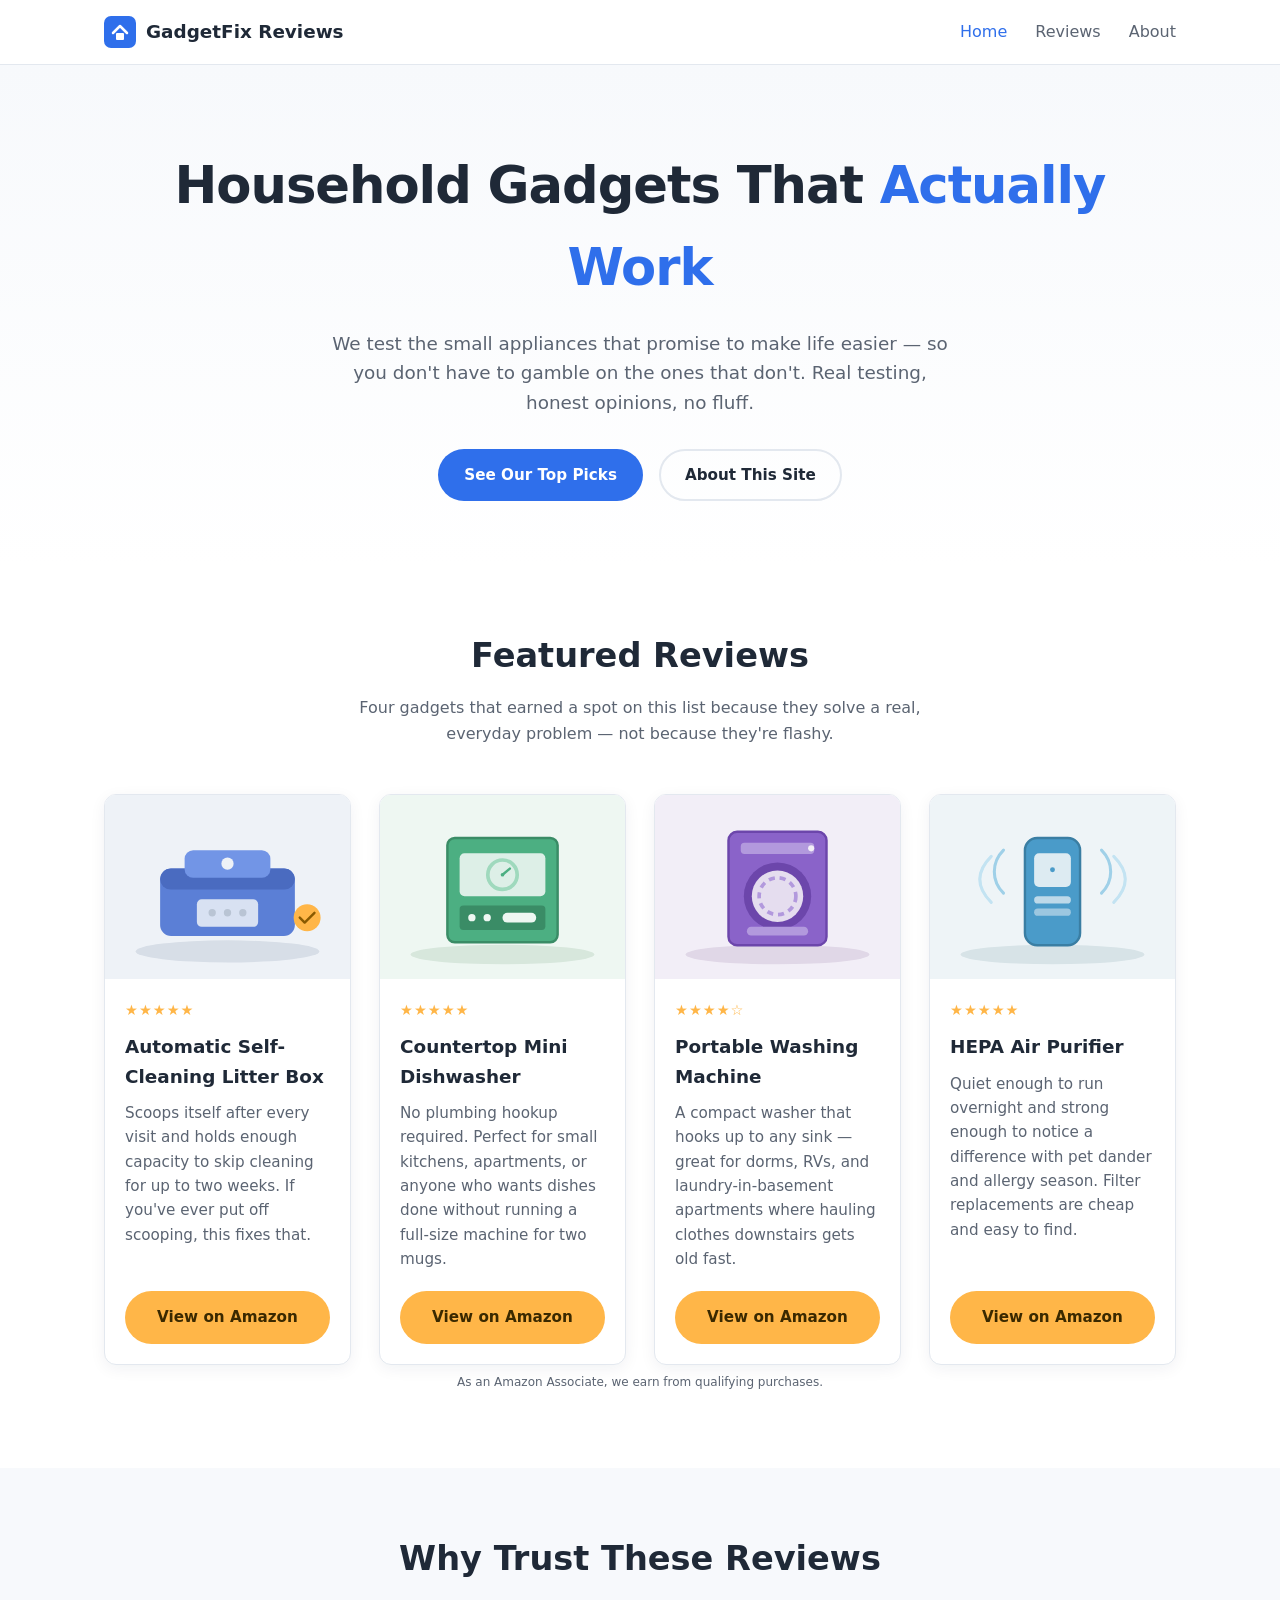
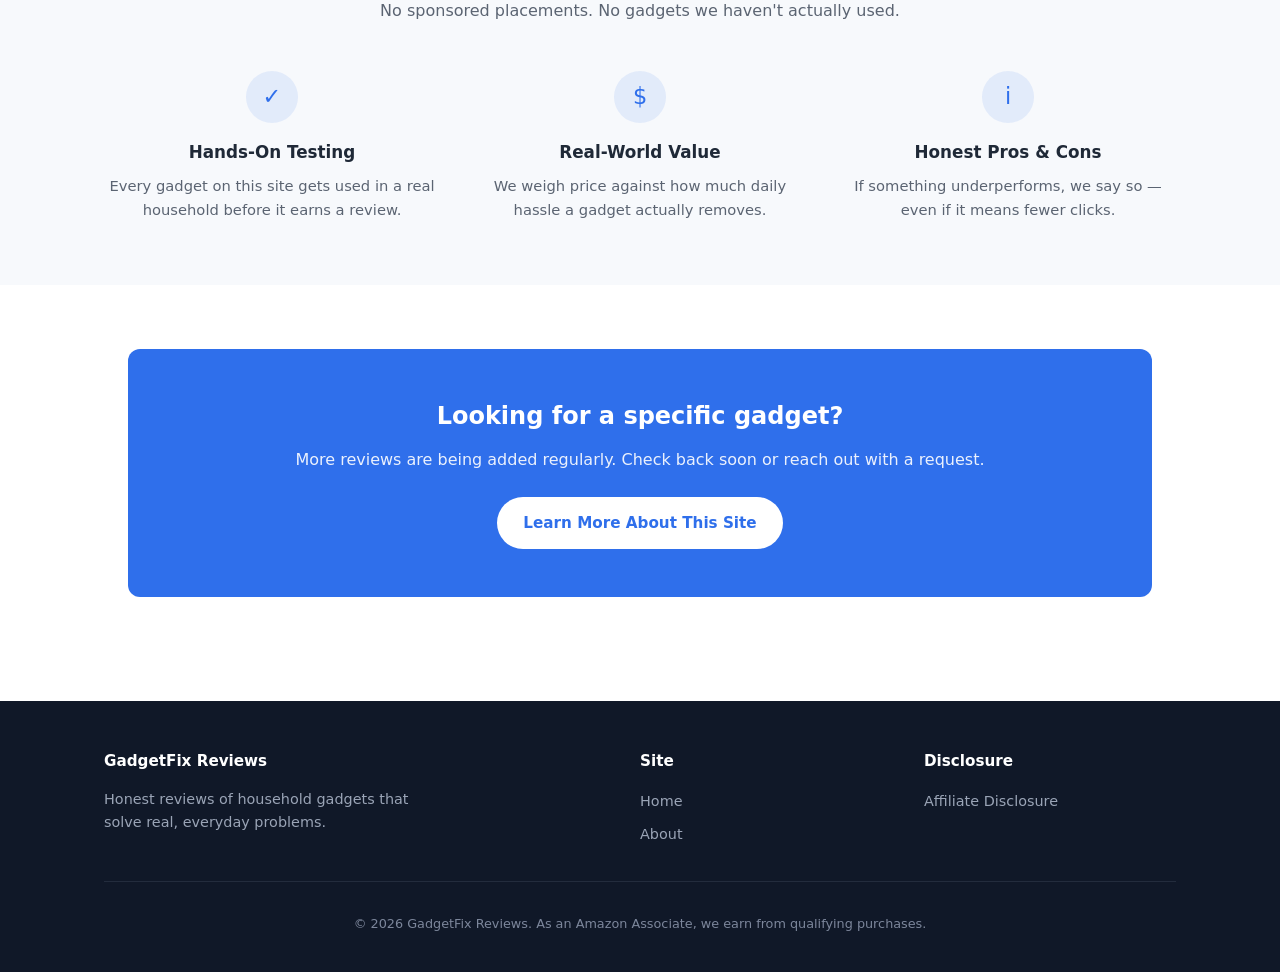
==== index.html @ 8f1e0a21 "Add household gadget review site Static HTML/CSS/JS homepage and about page with featured product re" ====
<!DOCTYPE html>
<html lang="en">
<head>
  <meta charset="UTF-8" />
  <meta name="viewport" content="width=device-width, initial-scale=1.0" />
  <title>GadgetFix Reviews — Household Gadgets That Actually Work</title>
  <meta name="description" content="Honest reviews of household gadgets that solve real problems: automatic litter boxes, mini dishwashers, portable washers, air purifiers, and more." />
  <link rel="icon" type="image/svg+xml" href="images/favicon.svg" />
  <link rel="stylesheet" href="css/styles.css" />
</head>
<body>

  <header class="site-header">
    <nav class="nav">
      <a href="index.html" class="logo">
        <img src="images/favicon.svg" alt="" />
        GadgetFix Reviews
      </a>
      <ul class="nav-links">
        <li><a href="index.html" class="active">Home</a></li>
        <li><a href="index.html#featured">Reviews</a></li>
        <li><a href="about.html">About</a></li>
      </ul>
      <button class="nav-toggle" aria-label="Toggle navigation" aria-expanded="false">
        <span></span><span></span><span></span>
      </button>
    </nav>
  </header>

  <main>
    <!-- Hero -->
    <section class="hero">
      <div class="container">
        <h1>Household Gadgets That <span class="accent">Actually Work</span></h1>
        <p>
          We test the small appliances that promise to make life easier — so you don't have
          to gamble on the ones that don't. Real testing, honest opinions, no fluff.
        </p>
        <div class="hero-actions">
          <a href="#featured" class="btn btn-primary">See Our Top Picks</a>
          <a href="about.html" class="btn btn-secondary">About This Site</a>
        </div>
      </div>
    </section>

    <!-- Featured Products -->
    <section id="featured" class="section">
      <div class="container">
        <div class="section-heading">
          <h2>Featured Reviews</h2>
          <p>Four gadgets that earned a spot on this list because they solve a real, everyday problem — not because they're flashy.</p>
        </div>

        <div class="product-grid">

          <article class="product-card">
            <div class="product-photo">
              <img src="images/litter-box.svg" alt="Automatic self-cleaning litter box" loading="lazy" />
            </div>
            <div class="product-body">
              <span class="product-rating" aria-label="Rated 4.5 out of 5">★★★★★</span>
              <h3>Automatic Self-Cleaning Litter Box</h3>
              <p>
                Scoops itself after every visit and holds enough capacity to skip cleaning
                for up to two weeks. If you've ever put off scooping, this fixes that.
              </p>
            </div>
            <div class="product-footer">
              <a
                href="#"
                class="btn btn-amazon"
                data-affiliate-placeholder
                target="_blank"
                rel="nofollow sponsored noopener"
              >View on Amazon</a>
            </div>
          </article>

          <article class="product-card">
            <div class="product-photo">
              <img src="images/mini-dishwasher.svg" alt="Countertop mini dishwasher" loading="lazy" />
            </div>
            <div class="product-body">
              <span class="product-rating" aria-label="Rated 4.5 out of 5">★★★★★</span>
              <h3>Countertop Mini Dishwasher</h3>
              <p>
                No plumbing hookup required. Perfect for small kitchens, apartments, or
                anyone who wants dishes done without running a full-size machine for two mugs.
              </p>
            </div>
            <div class="product-footer">
              <a
                href="#"
                class="btn btn-amazon"
                data-affiliate-placeholder
                target="_blank"
                rel="nofollow sponsored noopener"
              >View on Amazon</a>
            </div>
          </article>

          <article class="product-card">
            <div class="product-photo">
              <img src="images/portable-washer.svg" alt="Portable washing machine" loading="lazy" />
            </div>
            <div class="product-body">
              <span class="product-rating" aria-label="Rated 4 out of 5">★★★★☆</span>
              <h3>Portable Washing Machine</h3>
              <p>
                A compact washer that hooks up to any sink — great for dorms, RVs, and
                laundry-in-basement apartments where hauling clothes downstairs gets old fast.
              </p>
            </div>
            <div class="product-footer">
              <a
                href="#"
                class="btn btn-amazon"
                data-affiliate-placeholder
                target="_blank"
                rel="nofollow sponsored noopener"
              >View on Amazon</a>
            </div>
          </article>

          <article class="product-card">
            <div class="product-photo">
              <img src="images/air-purifier.svg" alt="Air purifier" loading="lazy" />
            </div>
            <div class="product-body">
              <span class="product-rating" aria-label="Rated 4.5 out of 5">★★★★★</span>
              <h3>HEPA Air Purifier</h3>
              <p>
                Quiet enough to run overnight and strong enough to notice a difference with
                pet dander and allergy season. Filter replacements are cheap and easy to find.
              </p>
            </div>
            <div class="product-footer">
              <a
                href="#"
                class="btn btn-amazon"
                data-affiliate-placeholder
                target="_blank"
                rel="nofollow sponsored noopener"
              >View on Amazon</a>
            </div>
          </article>

        </div>
        <p class="affiliate-note">As an Amazon Associate, we earn from qualifying purchases.</p>
      </div>
    </section>

    <!-- Why trust us -->
    <section class="section section-alt">
      <div class="container">
        <div class="section-heading">
          <h2>Why Trust These Reviews</h2>
          <p>No sponsored placements. No gadgets we haven't actually used.</p>
        </div>
        <div class="feature-grid">
          <div>
            <div class="feature-icon">✓</div>
            <h3>Hands-On Testing</h3>
            <p>Every gadget on this site gets used in a real household before it earns a review.</p>
          </div>
          <div>
            <div class="feature-icon">$</div>
            <h3>Real-World Value</h3>
            <p>We weigh price against how much daily hassle a gadget actually removes.</p>
          </div>
          <div>
            <div class="feature-icon">i</div>
            <h3>Honest Pros & Cons</h3>
            <p>If something underperforms, we say so — even if it means fewer clicks.</p>
          </div>
        </div>
      </div>
    </section>

    <!-- CTA -->
    <section class="section">
      <div class="container">
        <div class="cta">
          <h2>Looking for a specific gadget?</h2>
          <p>More reviews are being added regularly. Check back soon or reach out with a request.</p>
          <a href="about.html" class="btn btn-primary">Learn More About This Site</a>
        </div>
      </div>
    </section>
  </main>

  <footer class="site-footer">
    <div class="container">
      <div class="footer-grid">
        <div class="footer-brand">
          <h4>GadgetFix Reviews</h4>
          <p>Honest reviews of household gadgets that solve real, everyday problems.</p>
        </div>
        <div>
          <h4>Site</h4>
          <ul>
            <li><a href="index.html">Home</a></li>
            <li><a href="about.html">About</a></li>
          </ul>
        </div>
        <div>
          <h4>Disclosure</h4>
          <ul>
            <li><a href="about.html">Affiliate Disclosure</a></li>
          </ul>
        </div>
      </div>
      <div class="footer-bottom">
        <p>&copy; <span id="year"></span> GadgetFix Reviews. As an Amazon Associate, we earn from qualifying purchases.</p>
      </div>
    </div>
  </footer>

  <script src="js/script.js"></script>
</body>
</html>
---- css/styles.css ----
/* ---------- Base / Reset ---------- */
:root {
  --color-bg: #ffffff;
  --color-bg-alt: #f7f9fc;
  --color-text: #1f2937;
  --color-text-muted: #5b6472;
  --color-primary: #2f6feb;
  --color-primary-dark: #1f4fbf;
  --color-accent: #ffb648;
  --color-border: #e3e8ef;
  --radius: 12px;
  --max-width: 1120px;
  --shadow: 0 4px 16px rgba(20, 30, 60, 0.06);
  --shadow-hover: 0 10px 28px rgba(20, 30, 60, 0.12);
}

* {
  box-sizing: border-box;
}

html {
  scroll-behavior: smooth;
}

body {
  margin: 0;
  font-family: "Segoe UI", system-ui, -apple-system, Roboto, Helvetica, Arial, sans-serif;
  color: var(--color-text);
  background: var(--color-bg);
  line-height: 1.6;
}

img {
  max-width: 100%;
  display: block;
}

a {
  color: inherit;
  text-decoration: none;
}

.container {
  max-width: var(--max-width);
  margin: 0 auto;
  padding: 0 24px;
}

/* ---------- Header / Nav ---------- */
.site-header {
  position: sticky;
  top: 0;
  z-index: 50;
  background: rgba(255, 255, 255, 0.92);
  backdrop-filter: blur(8px);
  border-bottom: 1px solid var(--color-border);
}

.nav {
  display: flex;
  align-items: center;
  justify-content: space-between;
  padding: 16px 24px;
  max-width: var(--max-width);
  margin: 0 auto;
}

.logo {
  display: flex;
  align-items: center;
  gap: 10px;
  font-weight: 700;
  font-size: 1.15rem;
  color: var(--color-text);
}

.logo img {
  width: 32px;
  height: 32px;
}

.nav-links {
  display: flex;
  gap: 28px;
  list-style: none;
  margin: 0;
  padding: 0;
}

.nav-links a {
  font-weight: 500;
  color: var(--color-text-muted);
  transition: color 0.15s ease;
}

.nav-links a:hover,
.nav-links a.active {
  color: var(--color-primary);
}

.nav-toggle {
  display: none;
  flex-direction: column;
  gap: 5px;
  background: none;
  border: none;
  cursor: pointer;
  padding: 6px;
}

.nav-toggle span {
  width: 24px;
  height: 2px;
  background: var(--color-text);
  border-radius: 2px;
}

/* ---------- Hero ---------- */
.hero {
  padding: 80px 0 64px;
  background: linear-gradient(180deg, var(--color-bg-alt) 0%, var(--color-bg) 100%);
  text-align: center;
}

.hero h1 {
  font-size: clamp(2.1rem, 4.5vw, 3.2rem);
  margin: 0 0 20px;
  letter-spacing: -0.02em;
}

.hero .accent {
  color: var(--color-primary);
}

.hero p {
  max-width: 620px;
  margin: 0 auto;
  color: var(--color-text-muted);
  font-size: 1.15rem;
}

.hero-actions {
  margin-top: 32px;
  display: flex;
  gap: 16px;
  justify-content: center;
  flex-wrap: wrap;
}

/* ---------- Buttons ---------- */
.btn {
  display: inline-flex;
  align-items: center;
  justify-content: center;
  gap: 8px;
  padding: 12px 24px;
  border-radius: 999px;
  font-weight: 600;
  font-size: 0.95rem;
  cursor: pointer;
  border: 2px solid transparent;
  transition: transform 0.15s ease, box-shadow 0.15s ease, background 0.15s ease;
}

.btn:hover {
  transform: translateY(-1px);
}

.btn-primary {
  background: var(--color-primary);
  color: #fff;
}

.btn-primary:hover {
  background: var(--color-primary-dark);
  box-shadow: var(--shadow-hover);
}

.btn-secondary {
  background: transparent;
  border-color: var(--color-border);
  color: var(--color-text);
}

.btn-secondary:hover {
  border-color: var(--color-primary);
  color: var(--color-primary);
}

.btn-amazon {
  width: 100%;
  background: var(--color-accent);
  color: #3a2900;
}

.btn-amazon:hover {
  background: #ffa62b;
  box-shadow: var(--shadow-hover);
}

/* ---------- Section headings ---------- */
.section {
  padding: 64px 0;
}

.section-alt {
  background: var(--color-bg-alt);
}

.section-heading {
  text-align: center;
  max-width: 640px;
  margin: 0 auto 48px;
}

.section-heading h2 {
  font-size: clamp(1.6rem, 3vw, 2.1rem);
  margin: 0 0 12px;
}

.section-heading p {
  color: var(--color-text-muted);
  margin: 0;
}

/* ---------- Product grid ---------- */
.product-grid {
  display: grid;
  grid-template-columns: repeat(auto-fit, minmax(240px, 1fr));
  gap: 28px;
}

.product-card {
  background: #fff;
  border: 1px solid var(--color-border);
  border-radius: var(--radius);
  overflow: hidden;
  display: flex;
  flex-direction: column;
  box-shadow: var(--shadow);
  transition: transform 0.18s ease, box-shadow 0.18s ease;
}

.product-card:hover {
  transform: translateY(-4px);
  box-shadow: var(--shadow-hover);
}

.product-photo {
  aspect-ratio: 4 / 3;
  background: var(--color-bg-alt);
  overflow: hidden;
}

.product-photo img {
  width: 100%;
  height: 100%;
  object-fit: cover;
}

.product-body {
  padding: 20px;
  display: flex;
  flex-direction: column;
  gap: 10px;
  flex: 1;
}

.product-rating {
  color: var(--color-accent);
  font-size: 0.9rem;
  letter-spacing: 1px;
}

.product-body h3 {
  margin: 0;
  font-size: 1.15rem;
}

.product-body p {
  margin: 0;
  color: var(--color-text-muted);
  font-size: 0.95rem;
  flex: 1;
}

.product-footer {
  padding: 0 20px 20px;
}

.affiliate-note {
  font-size: 0.75rem;
  color: var(--color-text-muted);
  text-align: center;
  margin-top: 8px;
}

/* ---------- Why us / features ---------- */
.feature-grid {
  display: grid;
  grid-template-columns: repeat(auto-fit, minmax(220px, 1fr));
  gap: 32px;
  text-align: center;
}

.feature-icon {
  width: 52px;
  height: 52px;
  margin: 0 auto 16px;
  display: flex;
  align-items: center;
  justify-content: center;
  border-radius: 50%;
  background: rgba(47, 111, 235, 0.1);
  color: var(--color-primary);
  font-size: 1.4rem;
}

.feature-grid h3 {
  margin: 0 0 8px;
  font-size: 1.05rem;
}

.feature-grid p {
  margin: 0;
  color: var(--color-text-muted);
  font-size: 0.92rem;
}

/* ---------- Newsletter / CTA ---------- */
.cta {
  background: var(--color-primary);
  color: #fff;
  border-radius: var(--radius);
  padding: 48px 32px;
  text-align: center;
  margin: 0 24px;
}

.cta h2 {
  margin: 0 0 12px;
}

.cta p {
  margin: 0 0 24px;
  opacity: 0.9;
}

.cta .btn-primary {
  background: #fff;
  color: var(--color-primary);
}

.cta .btn-primary:hover {
  background: #eef2ff;
}

/* ---------- About page ---------- */
.about-hero {
  padding: 64px 0 32px;
  text-align: center;
}

.about-photo {
  width: 140px;
  height: 140px;
  border-radius: 50%;
  margin: 0 auto 24px;
  background: linear-gradient(135deg, var(--color-primary), #7295e6);
  display: flex;
  align-items: center;
  justify-content: center;
  font-size: 2.6rem;
  color: #fff;
  font-weight: 700;
}

.about-content {
  max-width: 680px;
  margin: 0 auto;
  padding-bottom: 40px;
}

.about-content h2 {
  margin-top: 40px;
}

.disclosure-box {
  background: var(--color-bg-alt);
  border: 1px solid var(--color-border);
  border-radius: var(--radius);
  padding: 24px;
  margin-top: 32px;
}

.disclosure-box h3 {
  margin-top: 0;
}

/* ---------- Footer ---------- */
.site-footer {
  background: #101828;
  color: #cbd3e1;
  padding: 48px 0 24px;
  margin-top: 40px;
}

.footer-grid {
  display: grid;
  grid-template-columns: 2fr 1fr 1fr;
  gap: 32px;
  margin-bottom: 32px;
}

.footer-brand p {
  color: #9aa4b6;
  font-size: 0.9rem;
  max-width: 320px;
}

.site-footer h4 {
  color: #fff;
  margin: 0 0 14px;
  font-size: 0.95rem;
}

.site-footer ul {
  list-style: none;
  margin: 0;
  padding: 0;
  display: flex;
  flex-direction: column;
  gap: 8px;
}

.site-footer a {
  color: #9aa4b6;
  font-size: 0.9rem;
  transition: color 0.15s ease;
}

.site-footer a:hover {
  color: #fff;
}

.footer-bottom {
  border-top: 1px solid #232c3d;
  padding-top: 20px;
  font-size: 0.8rem;
  color: #7c869b;
  text-align: center;
}

/* ---------- Responsive ---------- */
@media (max-width: 760px) {
  .nav-links {
    position: absolute;
    top: 100%;
    left: 0;
    right: 0;
    background: #fff;
    flex-direction: column;
    gap: 0;
    border-bottom: 1px solid var(--color-border);
    max-height: 0;
    overflow: hidden;
    transition: max-height 0.25s ease;
  }

  .nav-links.open {
    max-height: 300px;
  }

  .nav-links li {
    padding: 14px 24px;
    border-top: 1px solid var(--color-border);
  }

  .nav-toggle {
    display: flex;
  }

  .footer-grid {
    grid-template-columns: 1fr;
  }
}
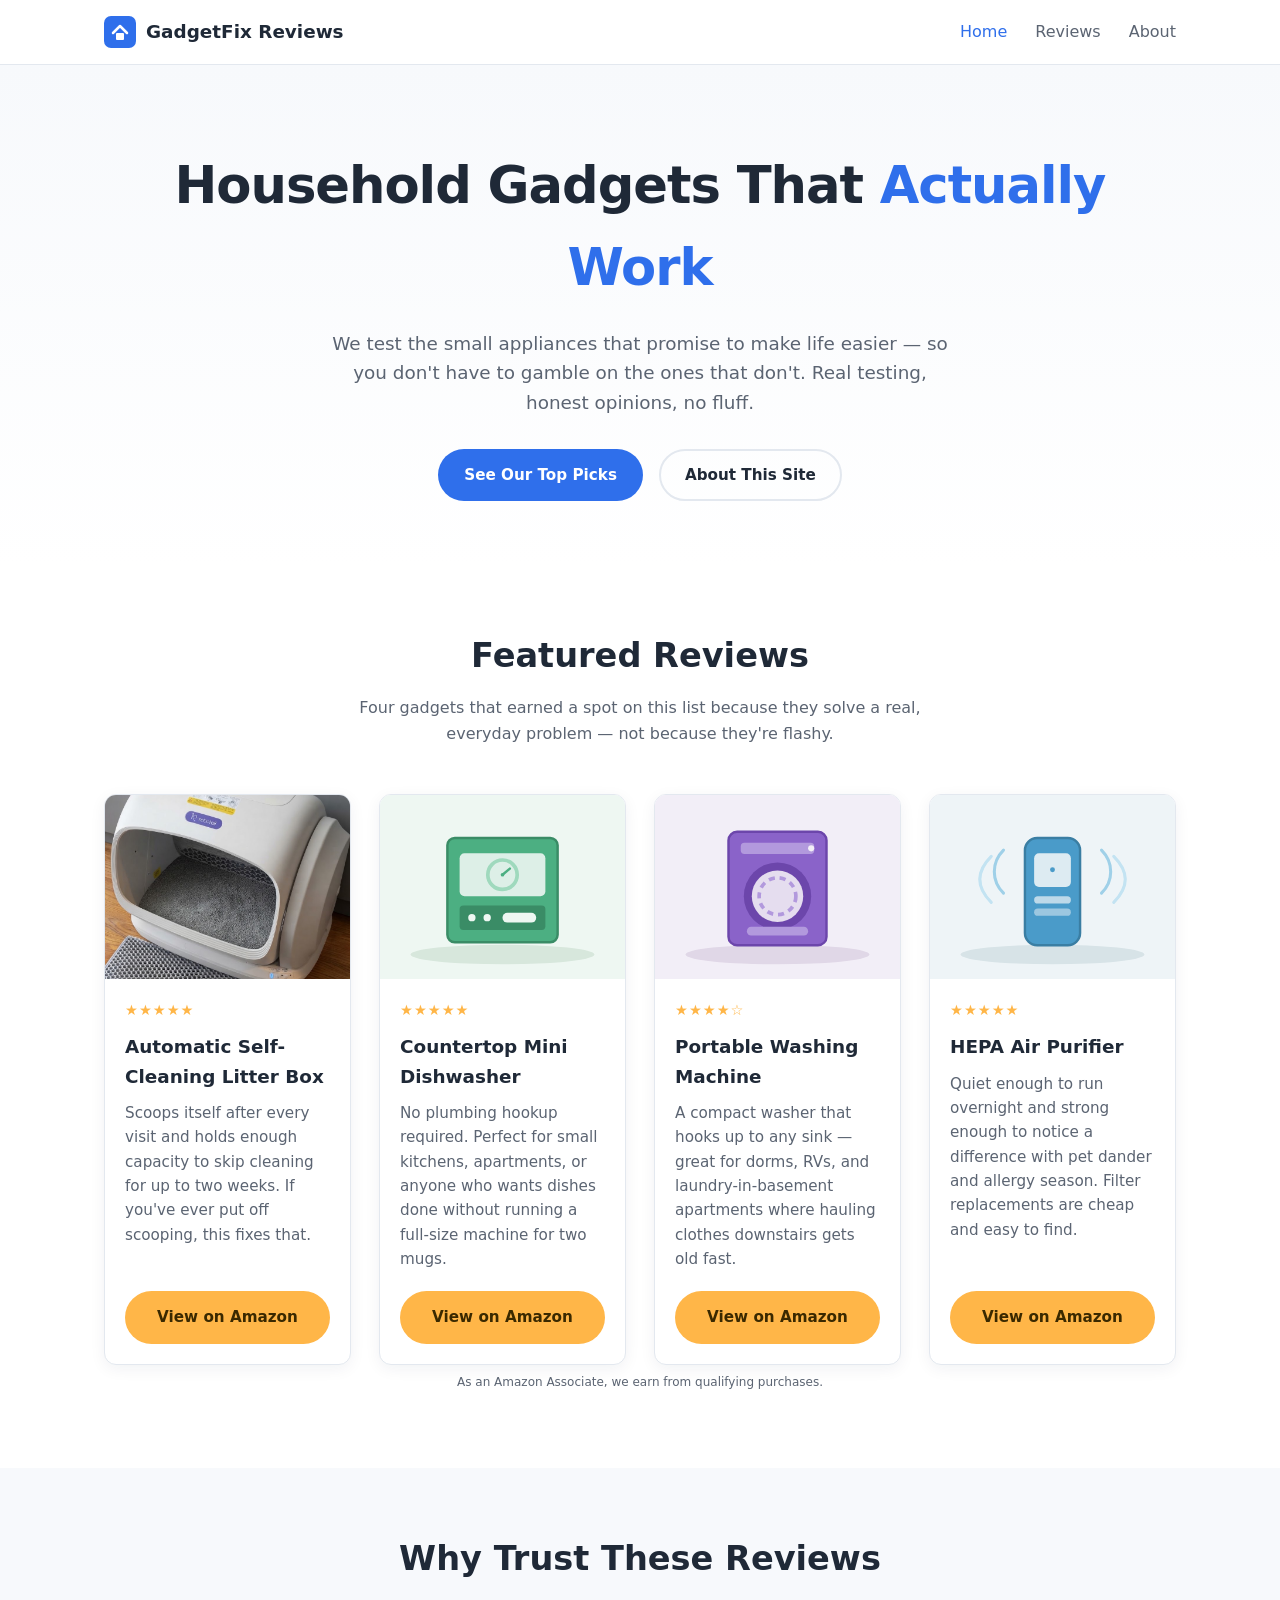
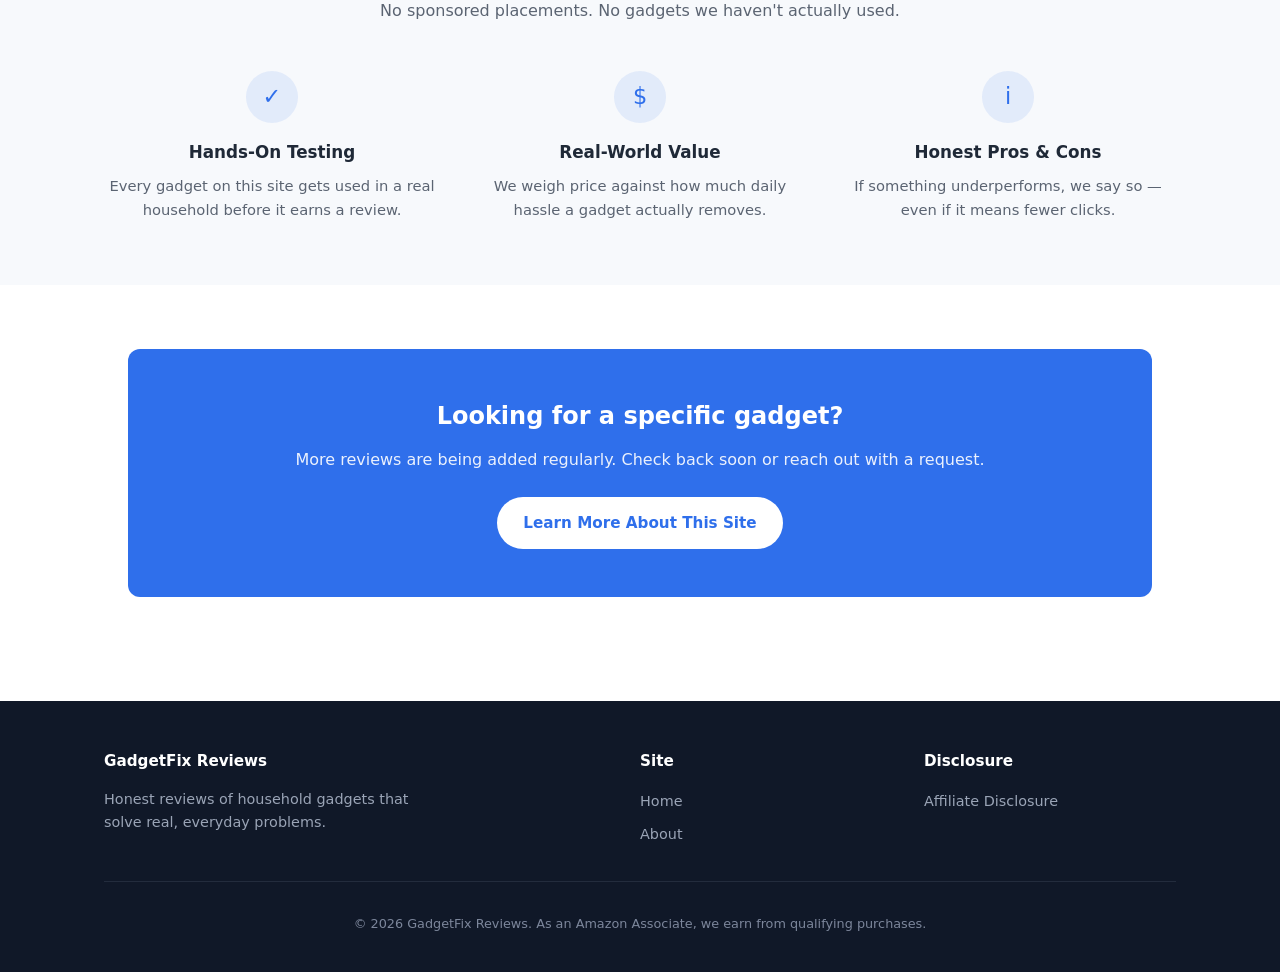
==== commit 4b9d534f: "Replace litter box placeholder with real product photo Co-Authored-By: Claude Sonnet 5 <noreply@anth" ====
--- a/index.html
+++ b/index.html
@@ -55,7 +55,7 @@
 
           <article class="product-card">
             <div class="product-photo">
-              <img src="images/litter-box.svg" alt="Automatic self-cleaning litter box" loading="lazy" />
+              <img src="images/litter-box.png" alt="Automatic self-cleaning litter box in use" loading="lazy" />
             </div>
             <div class="product-body">
               <span class="product-rating" aria-label="Rated 4.5 out of 5">★★★★★</span>
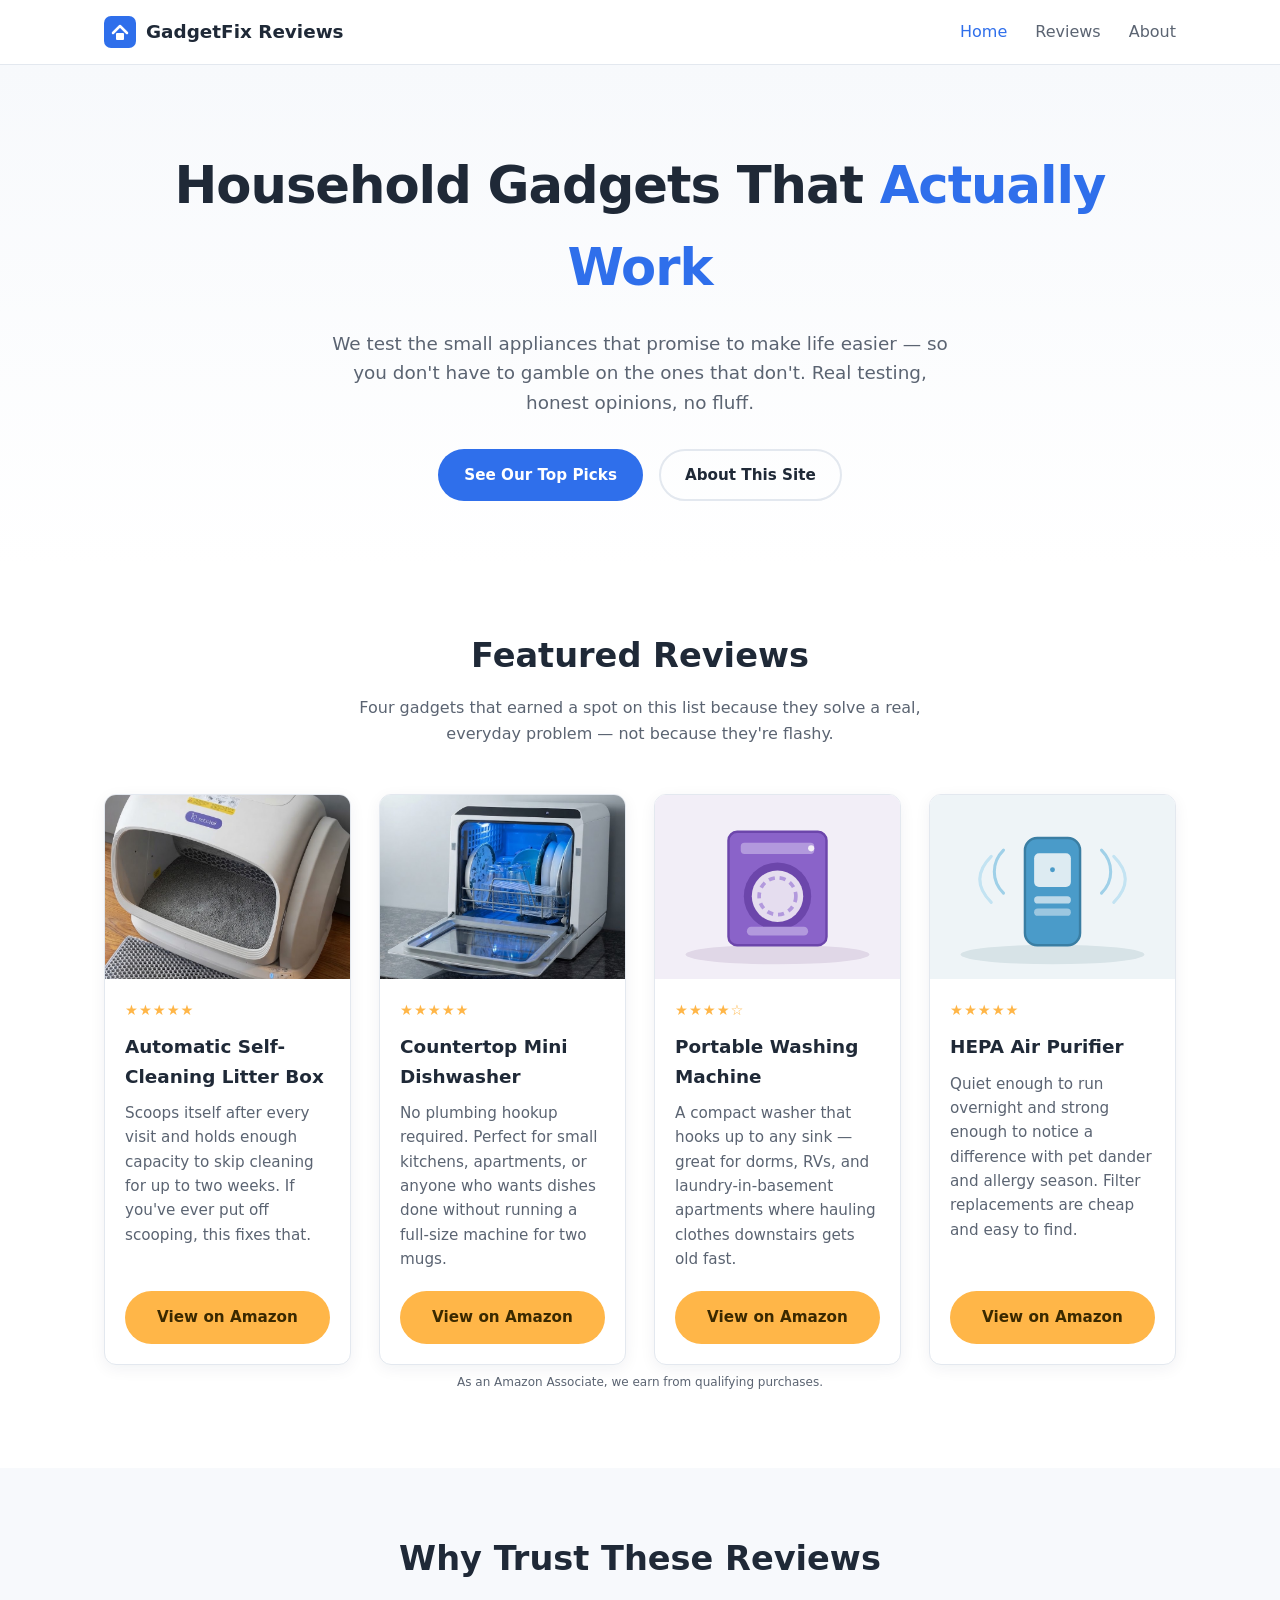
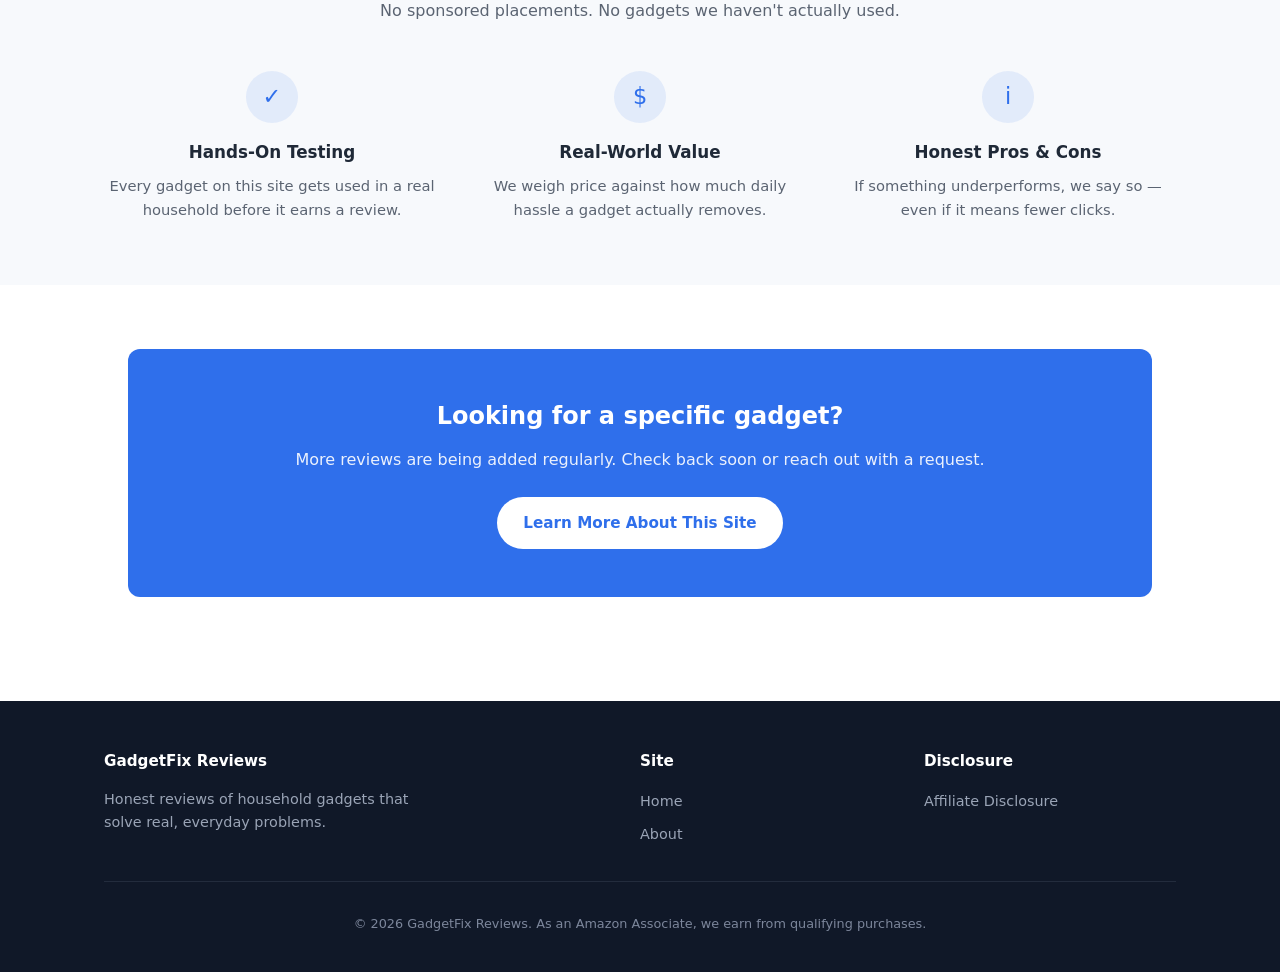
==== commit 7991acf7: "Replace mini dishwasher placeholder with real product photo Co-Authored-By: Claude Sonnet 5 <noreply" ====
--- a/index.html
+++ b/index.html
@@ -78,7 +78,7 @@
 
           <article class="product-card">
             <div class="product-photo">
-              <img src="images/mini-dishwasher.svg" alt="Countertop mini dishwasher" loading="lazy" />
+              <img src="images/mini-dishwasher.png" alt="Countertop mini dishwasher with door open showing washed dishes" loading="lazy" />
             </div>
             <div class="product-body">
               <span class="product-rating" aria-label="Rated 4.5 out of 5">★★★★★</span>
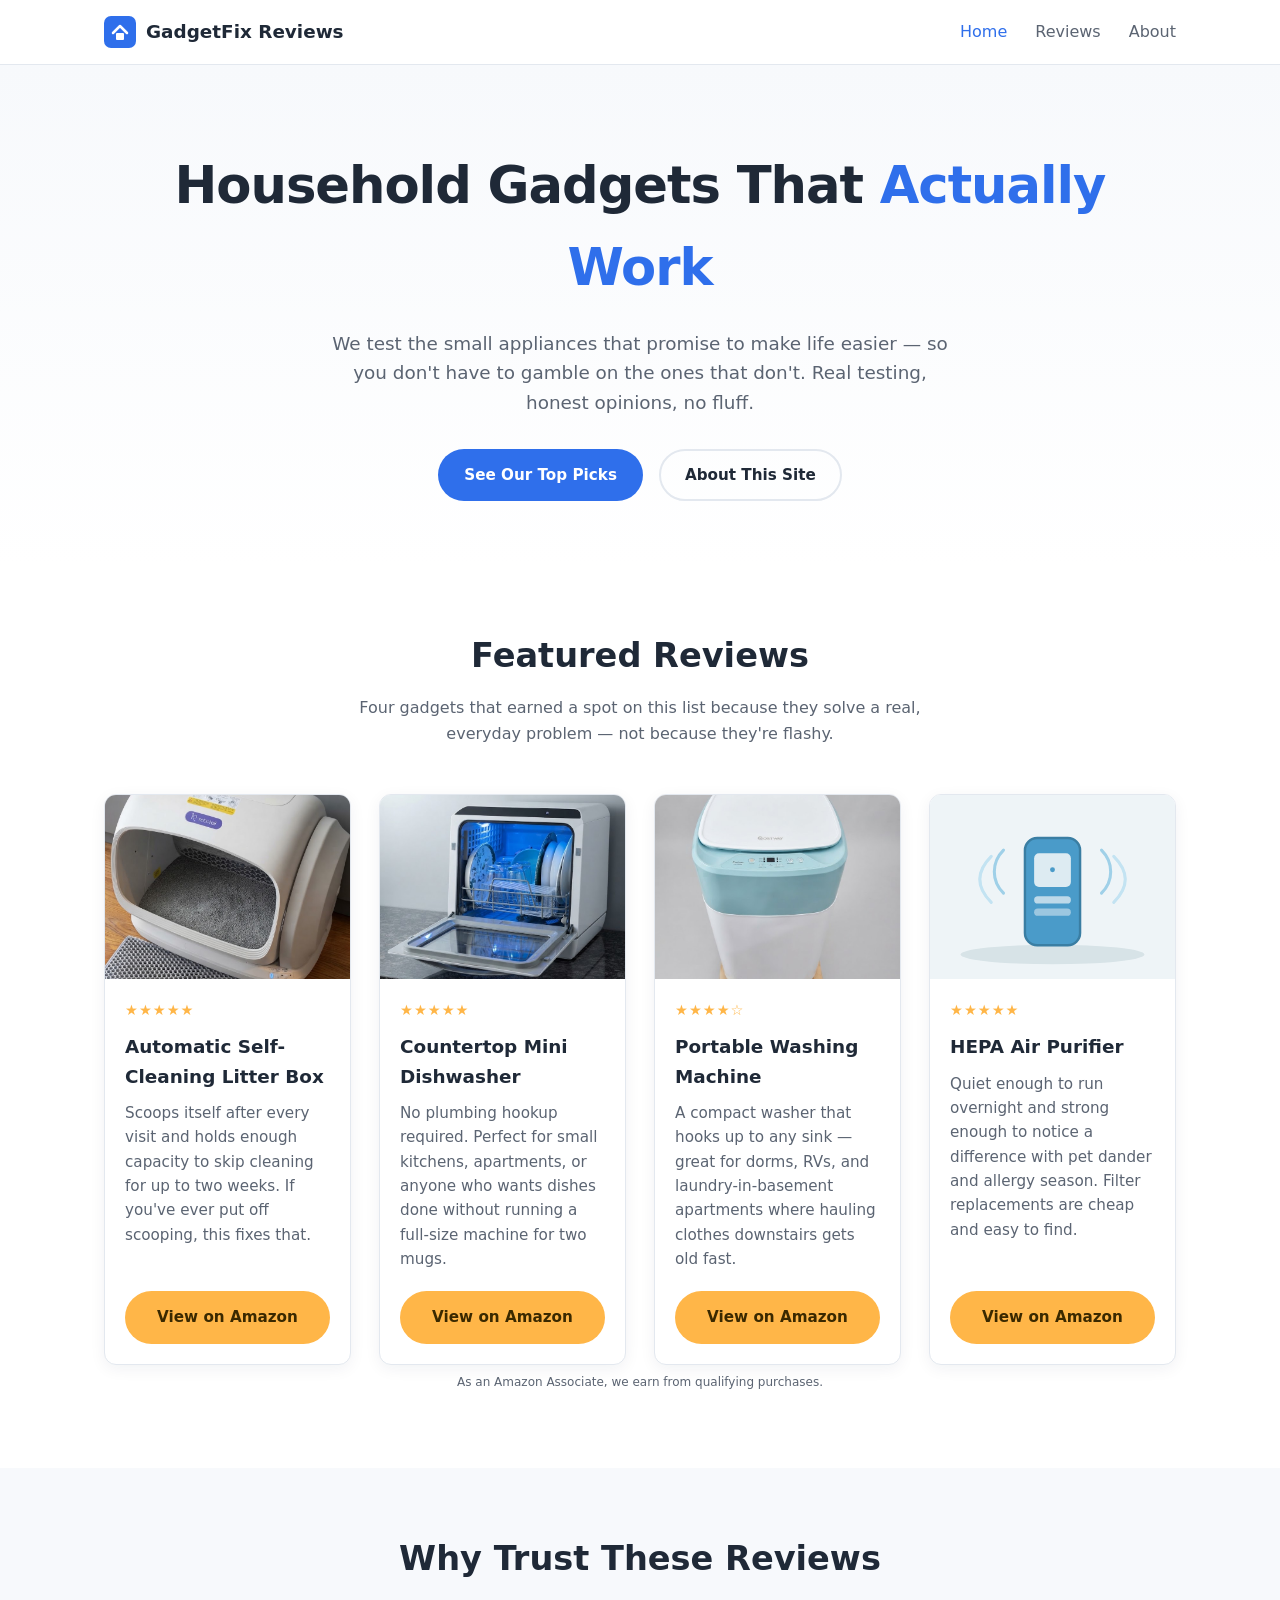
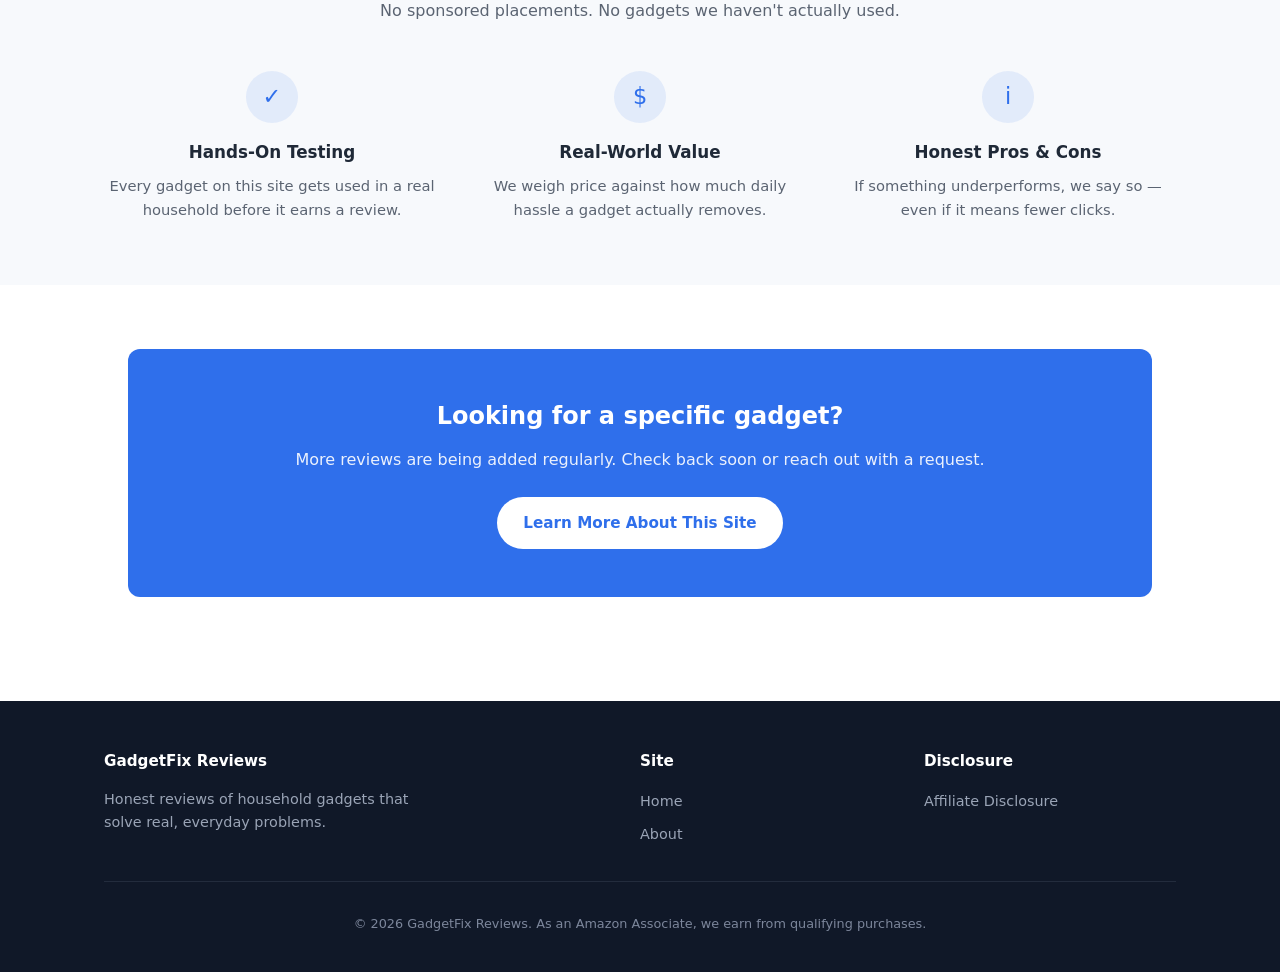
==== commit e2fbe631: "Replace portable washer placeholder with real product photo Co-Authored-By: Claude Sonnet 5 <noreply" ====
--- a/index.html
+++ b/index.html
@@ -101,7 +101,7 @@
 
           <article class="product-card">
             <div class="product-photo">
-              <img src="images/portable-washer.svg" alt="Portable washing machine" loading="lazy" />
+              <img src="images/portable-washer.png" alt="Portable washing machine on a rolling stand" loading="lazy" />
             </div>
             <div class="product-body">
               <span class="product-rating" aria-label="Rated 4 out of 5">★★★★☆</span>
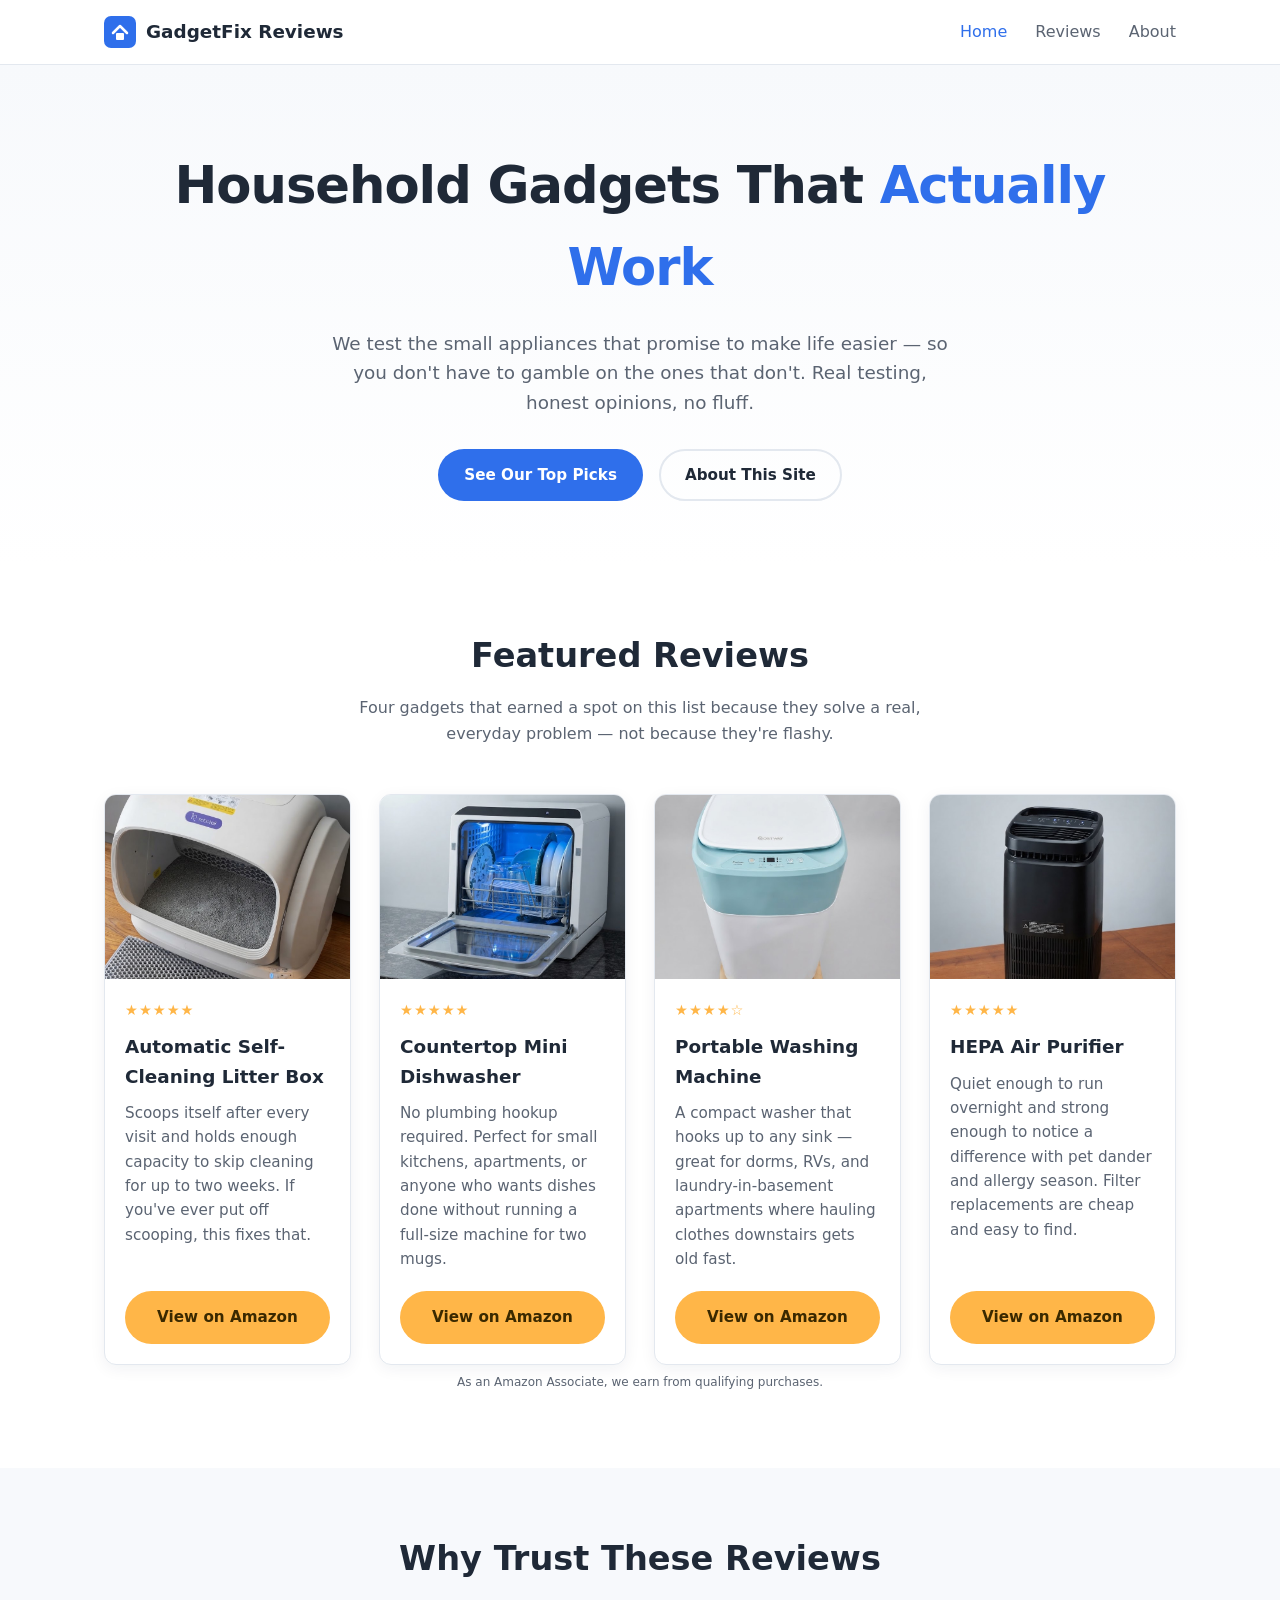
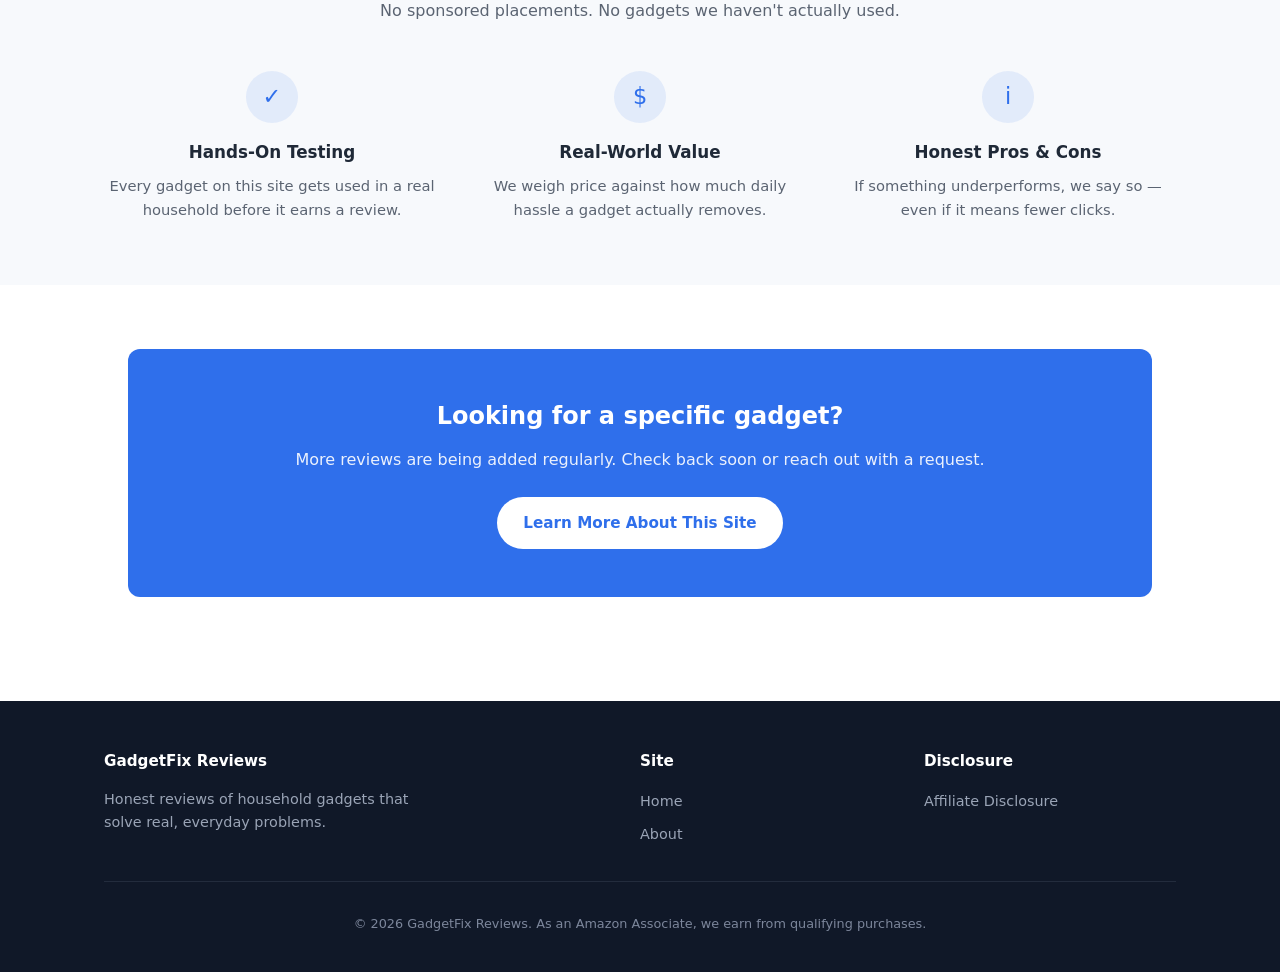
==== commit 2a9a2570: "Replace air purifier placeholder with real product photo Co-Authored-By: Claude Sonnet 5 <noreply@an" ====
--- a/index.html
+++ b/index.html
@@ -124,7 +124,7 @@
 
           <article class="product-card">
             <div class="product-photo">
-              <img src="images/air-purifier.svg" alt="Air purifier" loading="lazy" />
+              <img src="images/air-purifier.png" alt="HEPA air purifier on a table" loading="lazy" />
             </div>
             <div class="product-body">
               <span class="product-rating" aria-label="Rated 4.5 out of 5">★★★★★</span>
